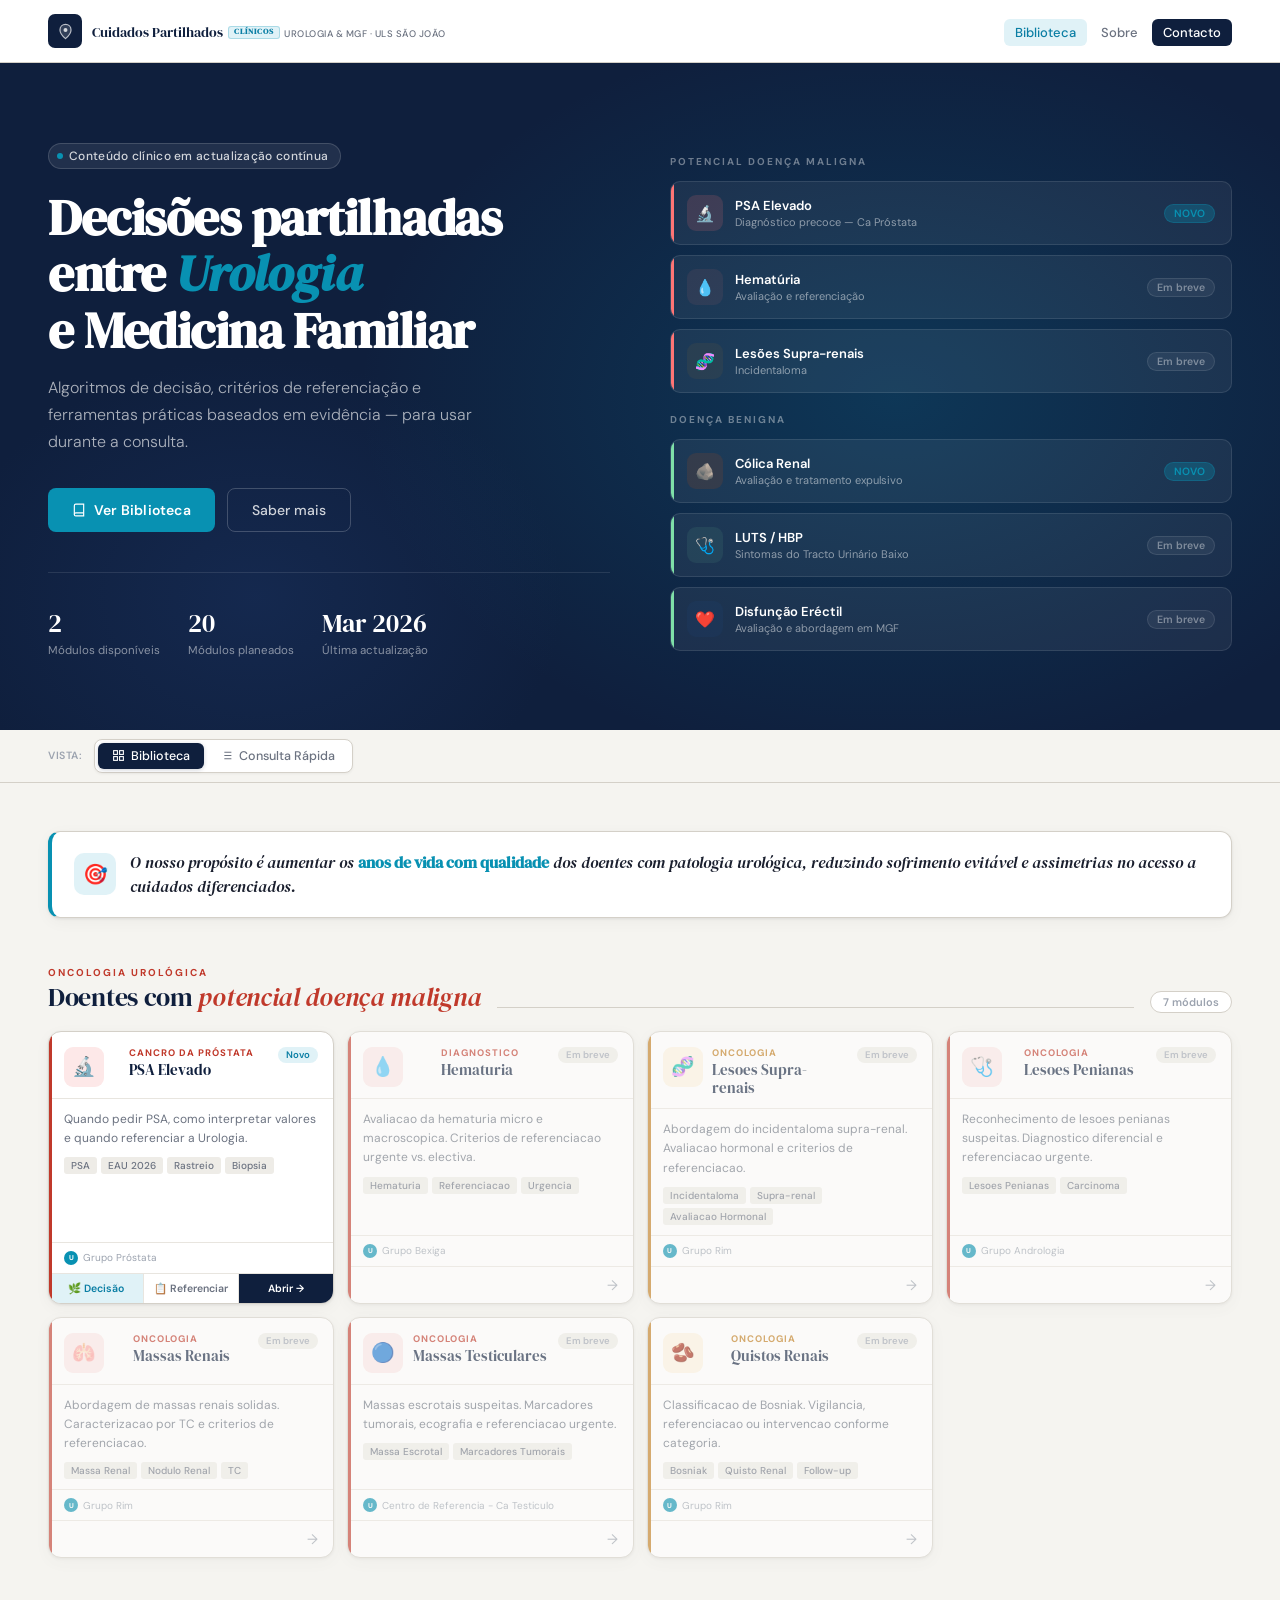
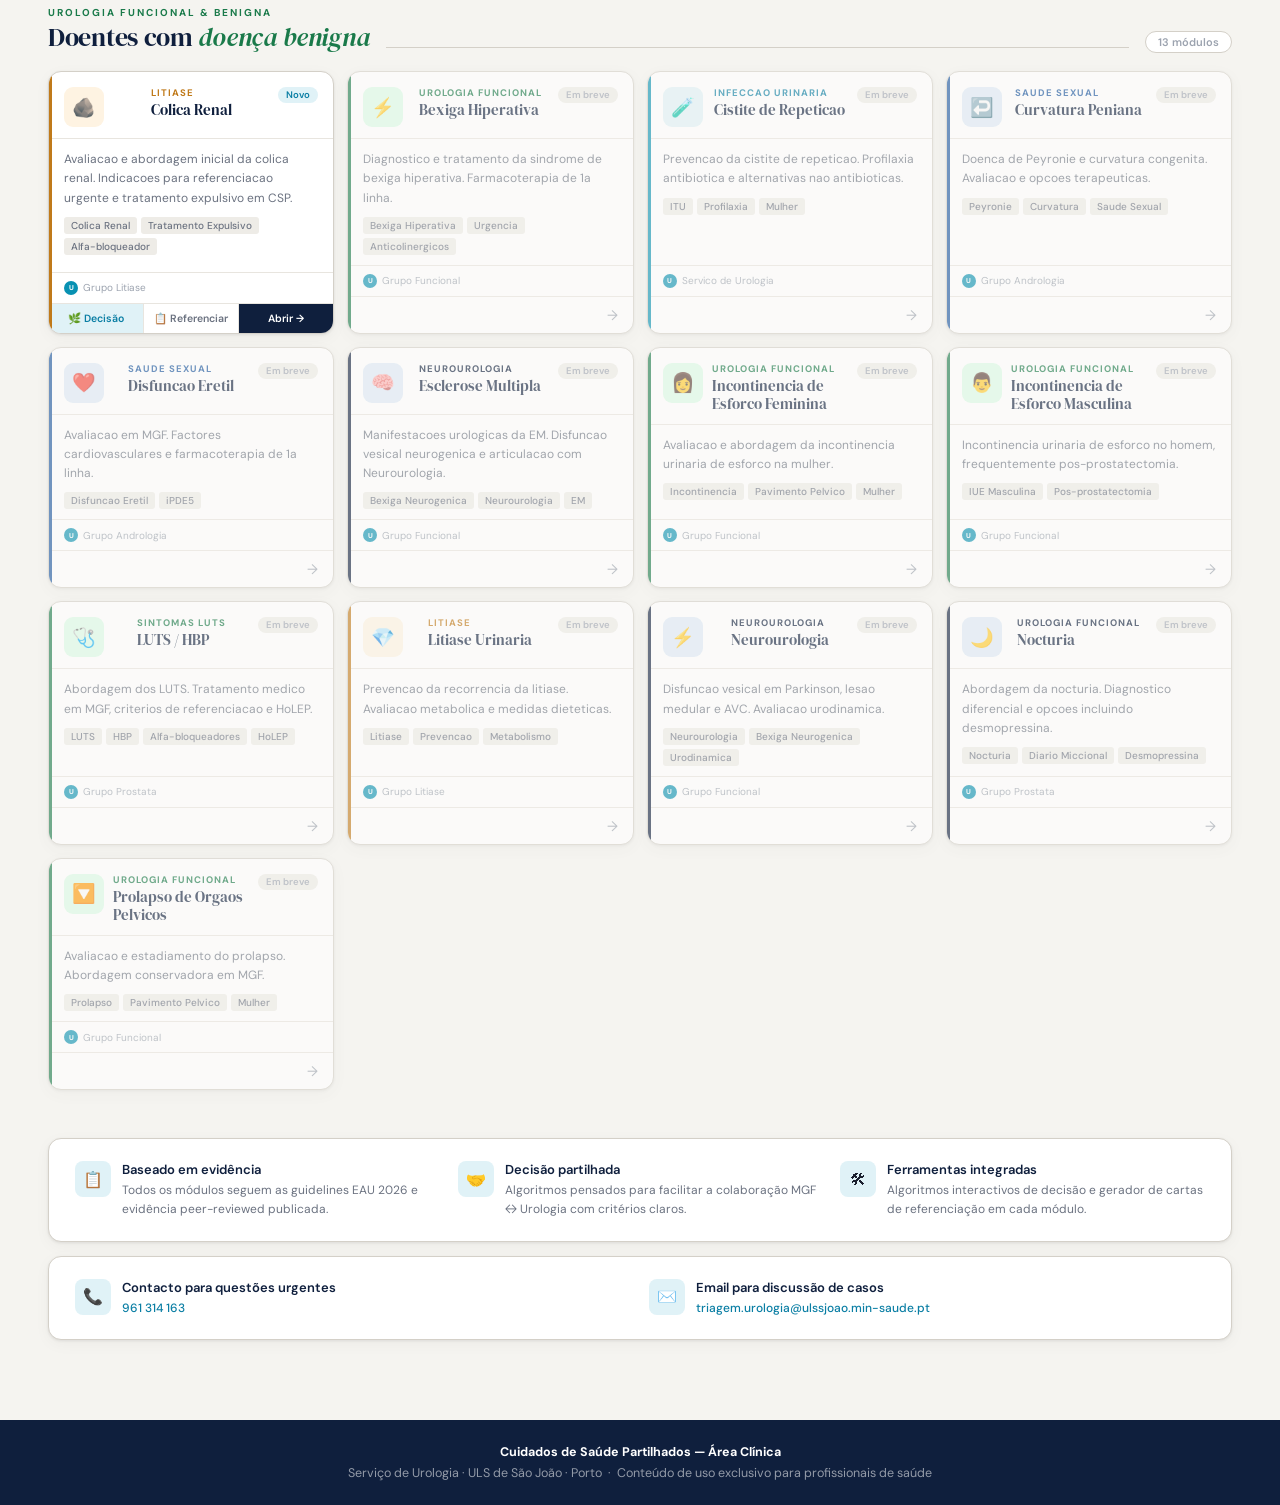
==== index.html @ 44c24660 "Initial commit" ====
<!DOCTYPE html>
<html lang="pt">
<head>
<meta charset="UTF-8">
<meta name="viewport" content="width=device-width, initial-scale=1.0">
<title>Urologia - Cuidados Partilhados · ULS São João</title>
<link href="https://fonts.googleapis.com/css2?family=DM+Serif+Display:ital@0;1&family=DM+Sans:wght@300;400;500;600&display=swap" rel="stylesheet">
<link rel="stylesheet" href="css/styles.css">
</head>
<body>

<!-- ══ HEADER ══════════════════════════════════════════════════════════ -->
<header>
  <div class="hdr">
    <a href="index.html" class="logo">
      <div class="logo-mark">
        <svg viewBox="0 0 24 24" fill="none">
          <path d="M12 3C8 3 5 6 5 10c0 5 7 11 7 11s7-6 7-11c0-4-3-7-7-7z"
                fill="rgba(255,255,255,.15)" stroke="rgba(255,255,255,.7)" stroke-width="1.5"/>
          <circle cx="12" cy="10" r="2.5" fill="rgba(255,255,255,.8)"/>
        </svg>
      </div>
      <div class="logo-text">
        <span class="l1">Cuidados Partilhados<span class="clinicos-badge">CLÍNICOS</span></span>
        <span class="l2">Urologia &amp; MGF · ULS São João</span>
      </div>
    </a>
    <nav>
      <ul>
        <li><a href="#biblioteca" class="active">Biblioteca</a></li>
        <li><a href="#sobre">Sobre</a></li>
        <li><a href="#contacto" class="nav-cta">Contacto</a></li>
      </ul>
    </nav>
  </div>
</header>

<!-- ══ HERO ══════════════════════════════════════════════════════════ -->
<section class="hero">
  <div class="hero-inner">

    <!-- Left column -->
    <div>
      <div class="hero-tag">
        <span class="pulse"></span>Conteúdo clínico em actualização contínua
      </div>
      <h1>Decisões partilhadas<br>entre <em>Urologia</em><br>e Medicina Familiar</h1>
      <p class="hero-sub">
        Algoritmos de decisão, critérios de referenciação e ferramentas práticas
        baseados em evidência — para usar durante a consulta.
      </p>
      <div class="hero-actions" style="margin-bottom:0">
        <a href="#biblioteca" class="btn-p">
          <svg width="14" height="14" fill="none" stroke="currentColor" stroke-width="2" viewBox="0 0 24 24">
            <path d="M4 19.5A2.5 2.5 0 016.5 17H20"/>
            <path d="M6.5 2H20v20H6.5A2.5 2.5 0 014 19.5v-15A2.5 2.5 0 016.5 2z"/>
          </svg>
          Ver Biblioteca
        </a>
        <a href="#sobre" class="btn-outline">Saber mais</a>
      </div>
      <div class="hero-stats">
        <div class="hs"><div class="num">2</div><div class="lbl">Módulos disponíveis</div></div>
        <div class="hs"><div class="num">20</div><div class="lbl">Módulos planeados</div></div>
        <div class="hs"><div class="num">Mar 2026</div><div class="lbl">Última actualização</div></div>
      </div>
    </div>

    <!-- Right column — hero panel -->
    <div class="hero-panel">
      <div class="hp-label">Potencial Doença Maligna</div>

      <a href="PSAelevado.html" class="hpc mal live">
        <div class="hpc-ico" style="background:rgba(255,117,117,.15)">🔬</div>
        <div><div class="hpc-t">PSA Elevado</div><div class="hpc-m">Diagnóstico precoce — Ca Próstata</div></div>
        <span class="hpc-badge new">NOVO</span>
      </a>

      <div class="hpc mal dim">
        <div class="hpc-ico" style="background:rgba(255,117,117,.08)">💧</div>
        <div><div class="hpc-t">Hematúria</div><div class="hpc-m">Avaliação e referenciação</div></div>
        <span class="hpc-badge soon">Em breve</span>
      </div>

      <div class="hpc mal dim">
        <div class="hpc-ico" style="background:rgba(192,122,26,.08)">🧬</div>
        <div><div class="hpc-t">Lesões Supra-renais</div><div class="hpc-m">Incidentaloma</div></div>
        <span class="hpc-badge soon">Em breve</span>
      </div>

      <div class="hp-label" style="margin-top:4px">Doença Benigna</div>

      <a href="colicarenal.html" class="hpc ben live">
        <div class="hpc-ico" style="background:rgba(184,74,16,.15)">🪨</div>
        <div><div class="hpc-t">Cólica Renal</div><div class="hpc-m">Avaliação e tratamento expulsivo</div></div>
        <span class="hpc-badge new">NOVO</span>
      </a>

      <div class="hpc ben dim">
        <div class="hpc-ico" style="background:rgba(127,224,168,.08)">🩺</div>
        <div><div class="hpc-t">LUTS / HBP</div><div class="hpc-m">Sintomas do Tracto Urinário Baixo</div></div>
        <span class="hpc-badge soon">Em breve</span>
      </div>

      <div class="hpc ben dim">
        <div class="hpc-ico" style="background:rgba(26,86,160,.08)">❤️</div>
        <div><div class="hpc-t">Disfunção Eréctil</div><div class="hpc-m">Avaliação e abordagem em MGF</div></div>
        <span class="hpc-badge soon">Em breve</span>
      </div>
    </div>

  </div>
</section>

<!-- ══ VIEW BAR ══════════════════════════════════════════════════════ -->
<div class="viewbar" id="biblioteca">
  <div class="vbar">
    <span class="vb-label">Vista:</span>
    <div class="vb-toggle">
      <button class="vb-btn on" id="vbGrid" onclick="setView('grid')">
        <svg fill="none" stroke="currentColor" stroke-width="2" viewBox="0 0 24 24">
          <rect x="3" y="3" width="7" height="7"/>
          <rect x="14" y="3" width="7" height="7"/>
          <rect x="3" y="14" width="7" height="7"/>
          <rect x="14" y="14" width="7" height="7"/>
        </svg>
        Biblioteca
      </button>
      <button class="vb-btn" id="vbTable" onclick="setView('table')">
        <svg fill="none" stroke="currentColor" stroke-width="2" viewBox="0 0 24 24">
          <path d="M8 6h13M8 12h13M8 18h13M3 6h.01M3 12h.01M3 18h.01"/>
        </svg>
        Consulta Rápida
      </button>
    </div>
  </div>
</div>

<!-- ══ MAIN CONTENT ══════════════════════════════════════════════════ -->
<div class="main">

  <!-- Purpose banner -->
  <div class="purpose-banner">
    <div class="pb-icon">🎯</div>
    <p>O nosso propósito é aumentar os <strong>anos de vida com qualidade</strong> dos doentes
       com patologia urológica, reduzindo sofrimento evitável e assimetrias no acesso
       a cuidados diferenciados.</p>
  </div>

  <!-- ── GRID VIEW ── -->
  <div id="view-grid">

    <div class="sh">
      <div>
        <div class="sh-eyebrow" style="color:var(--red)">Oncologia Urológica</div>
        <div class="sh-title">Doentes com <em style="color:var(--red)">potencial doença maligna</em></div>
      </div>
      <div class="sh-line"></div>
      <div class="sh-count">7 módulos</div>
    </div>
    <div class="cards" id="gridMal"></div>

    <div class="sh">
      <div>
        <div class="sh-eyebrow" style="color:var(--green)">Urologia Funcional &amp; Benigna</div>
        <div class="sh-title">Doentes com <em style="color:var(--green)">doença benigna</em></div>
      </div>
      <div class="sh-line"></div>
      <div class="sh-count">13 módulos</div>
    </div>
    <div class="cards" id="gridBen"></div>

  </div>

  <!-- ── TABLE VIEW ── -->
  <div id="view-table">
    <div class="sh" style="margin-top:0">
      <div>
        <div class="sh-eyebrow" style="color:var(--teal)">Consulta Rápida</div>
        <div class="sh-title">Todos os módulos — visão de consulta</div>
      </div>
      <div class="sh-line"></div>
      <div class="sh-count" id="tblCount">20 módulos</div>
    </div>
    <table class="qtable">
      <thead>
        <tr>
          <th>Módulo</th>
          <th>Sexo</th>
          <th>Referenciação</th>
          <th>Critério</th>
          <th>Estado</th>
          <th>Acção</th>
        </tr>
      </thead>
      <tbody id="tblBody"></tbody>
    </table>
  </div>

  <!-- ── ABOUT STRIP ── -->
  <div class="info-strip" id="sobre">
    <div class="si">
      <div class="si-ico">📋</div>
      <div>
        <h4>Baseado em evidência</h4>
        <p>Todos os módulos seguem as guidelines EAU 2026 e evidência peer-reviewed publicada.</p>
      </div>
    </div>
    <div class="si">
      <div class="si-ico">🤝</div>
      <div>
        <h4>Decisão partilhada</h4>
        <p>Algoritmos pensados para facilitar a colaboração MGF ↔ Urologia com critérios claros.</p>
      </div>
    </div>
    <div class="si">
      <div class="si-ico">🛠</div>
      <div>
        <h4>Ferramentas integradas</h4>
        <p>Algoritmos interactivos de decisão e gerador de cartas de referenciação em cada módulo.</p>
      </div>
    </div>
  </div>

  <!-- ── CONTACT STRIP ── -->
  <div class="contact-strip" id="contacto">
    <div class="ci">
      <div class="si-ico">📞</div>
      <div>
        <h4>Contacto para questões urgentes</h4>
        <p><a href="tel:+351961314163">961 314 163</a></p>
      </div>
    </div>
    <div class="ci">
      <div class="si-ico">✉️</div>
      <div>
        <h4>Email para discussão de casos</h4>
        <p><a href="mailto:triagem.urologia@ulssjoao.min-saude.pt">triagem.urologia@ulssjoao.min-saude.pt</a></p>
      </div>
    </div>
  </div>

</div><!-- /main -->

<!-- ══ FOOTER ════════════════════════════════════════════════════════ -->
<footer>
  <p><strong>Cuidados de Saúde Partilhados — Área Clínica</strong></p>
  <p style="margin-top:5px">
    Serviço de Urologia · ULS de São João · Porto
    &nbsp;·&nbsp;
    Conteúdo de uso exclusivo para profissionais de saúde
  </p>
</footer>

<!-- ══ REFERRAL MODAL ═════════════════════════════════════════════════ -->
<div class="overlay" id="overlay" onclick="if(event.target===this)closeModal()">
  <div class="modal">
    <div class="modal-h">
      <div class="mh-info">
        <span class="mh-ico" id="mhIco">📋</span>
        <div>
          <div class="mh-ey">Gerador de Referenciação</div>
          <div class="mh-title" id="mhTitle">—</div>
        </div>
      </div>
      <button class="modal-x" onclick="closeModal()">✕</button>
    </div>
    <div class="modal-b">
      <div class="sec-lbl">Dados Clínicos</div>
      <div class="fgrid" id="fgrid"></div>
      <button class="gen-btn" onclick="genReferral()">
        <svg width="14" height="14" fill="none" stroke="currentColor" stroke-width="2" viewBox="0 0 24 24">
          <path d="M14 2H6a2 2 0 00-2 2v16a2 2 0 002 2h12a2 2 0 002-2V8z"/>
          <polyline points="14,2 14,8 20,8"/>
        </svg>
        Gerar Carta de Referenciação
      </button>
      <div class="out-wrap" id="outWrap">
        <div class="out-lbl" style="margin-top:14px">Carta gerada — copie para o sistema clínico</div>
        <div class="out-txt" id="outTxt"></div>
        <button class="copy-btn" id="copyBtn" onclick="copyRef()">📋 Copiar para clipboard</button>
      </div>
    </div>
    <div class="modal-ft">
      ⚠️ Sugestão de referenciação gerada automaticamente.
      Reveja e adapte conforme o contexto clínico antes de enviar.
    </div>
  </div>
</div>

<!-- ══ SCRIPTS ════════════════════════════════════════════════════════ -->
<script src="js/data.js"></script>
<script src="js/app.js"></script>

</body>
</html>
---- css/styles.css ----
/* ── CSS VARIABLES ── */
:root {
  --white:#fff; --bg:#f5f4f0; --bg2:#eeece7;
  --navy:#0f1f3d; --navy2:#1a3260;
  --teal:#0a7ea4; --teal2:#0891b2; --teal-light:#e0f2f7;
  --gold:#c07a1a; --gold-light:#fef3e2;
  --red:#c0392b; --red-light:#fde8e8;
  --green:#1a7a4a; --green-light:#dcfce7;
  --blue:#1a56a0; --blue-light:#deeaf8;
  --text:#1a1f2e; --muted:#6b7280; --muted2:#9ca3af;
  --border:#d4d0c8; --border2:#e8e5df;
  --shadow:0 1px 3px rgba(0,0,0,.08),0 4px 16px rgba(0,0,0,.04);
  --shadow-md:0 4px 12px rgba(0,0,0,.10),0 12px 36px rgba(0,0,0,.06);
  --shadow-lg:0 8px 32px rgba(0,0,0,.14),0 24px 64px rgba(0,0,0,.08);
}
*,*::before,*::after{margin:0;padding:0;box-sizing:border-box}
html{scroll-behavior:smooth}
body{font-family:'DM Sans',sans-serif;background:var(--bg);color:var(--text);min-height:100vh}

/* ── HEADER ── */
header{background:var(--white);border-bottom:1px solid var(--border);position:sticky;top:0;z-index:200}
.hdr{max-width:1240px;margin:0 auto;padding:0 28px;height:62px;display:flex;align-items:center;gap:16px}
.logo{display:flex;align-items:center;gap:10px;text-decoration:none;flex-shrink:0}
.logo-mark{width:34px;height:34px;background:var(--navy);border-radius:7px;display:flex;align-items:center;justify-content:center}
.logo-mark svg{width:19px;height:19px}
.logo-text .l1{font-family:'DM Serif Display',serif;font-size:14px;color:var(--navy);line-height:1.1}
.logo-text .l2{font-size:9.5px;color:var(--muted);letter-spacing:.5px;text-transform:uppercase;font-weight:500}
.clinicos-badge{display:inline-block;font-size:8px;font-weight:700;letter-spacing:1px;text-transform:uppercase;background:var(--teal-light);color:var(--teal);border:1px solid rgba(8,145,178,.25);padding:1px 5px;border-radius:3px;margin-left:5px;vertical-align:middle;position:relative;top:-1px}
nav{margin-left:auto;flex-shrink:0}
nav ul{list-style:none;display:flex;align-items:center;gap:3px}
nav a{text-decoration:none;font-size:13px;color:var(--muted);font-weight:500;padding:5px 11px;border-radius:6px;transition:all .15s;white-space:nowrap}
nav a:hover{color:var(--navy);background:var(--bg2)}
nav a.active{color:var(--teal);background:var(--teal-light)}
.nav-cta{background:var(--navy)!important;color:white!important;border-radius:6px}
.nav-cta:hover{background:var(--navy2)!important}

/* ── VIEW BAR ── */
.viewbar{background:var(--bg);border-bottom:1px solid var(--border);position:sticky;top:62px;z-index:150}
.vbar{max-width:1240px;margin:0 auto;padding:0 28px;height:52px;display:flex;align-items:center;gap:12px}
.vb-label{font-size:10.5px;font-weight:600;letter-spacing:.5px;text-transform:uppercase;color:var(--muted2);flex-shrink:0}
.vb-toggle{display:flex;background:var(--white);border:1px solid var(--border);border-radius:8px;padding:3px;gap:2px;box-shadow:0 1px 3px rgba(0,0,0,.05)}
.vb-btn{display:flex;align-items:center;gap:6px;padding:5px 14px;border-radius:6px;border:none;font-family:'DM Sans',sans-serif;font-size:12.5px;font-weight:500;color:var(--muted);background:transparent;cursor:pointer;transition:all .15s;white-space:nowrap}
.vb-btn svg{width:13px;height:13px;flex-shrink:0}
.vb-btn.on{background:var(--navy);color:white;box-shadow:0 1px 4px rgba(15,31,61,.2)}

/* ── HERO ── */
.hero{background:var(--navy);color:white;position:relative;overflow:hidden}
.hero::before{content:'';position:absolute;inset:0;background:radial-gradient(ellipse 60% 80% at 70% 50%,rgba(10,126,164,.25) 0%,transparent 70%),radial-gradient(ellipse 40% 60% at 20% 80%,rgba(26,50,96,.5) 0%,transparent 60%);pointer-events:none}
.hero-inner{max-width:1240px;margin:0 auto;padding:80px 28px 72px;position:relative;display:grid;grid-template-columns:1fr 1fr;gap:60px;align-items:center}
.hero-tag{display:inline-flex;align-items:center;gap:6px;background:rgba(255,255,255,.08);border:1px solid rgba(255,255,255,.15);border-radius:20px;padding:4px 12px 4px 8px;font-size:12px;font-weight:500;color:rgba(255,255,255,.8);margin-bottom:20px;letter-spacing:.3px}
.hero-tag .pulse{width:6px;height:6px;border-radius:50%;background:var(--teal2);animation:pulse 2s infinite}
@keyframes pulse{0%,100%{opacity:1;transform:scale(1)}50%{opacity:.5;transform:scale(1.3)}}
.hero h1{font-family:'DM Serif Display',serif;font-size:clamp(32px,4vw,52px);line-height:1.1;letter-spacing:-.5px;margin-bottom:16px}
.hero h1 em{color:var(--teal2);font-style:italic}
.hero-sub{font-size:16px;color:rgba(255,255,255,.65);line-height:1.7;font-weight:300;max-width:460px;margin-bottom:32px}
.hero-actions{display:flex;gap:12px;flex-wrap:wrap}
.btn-p{display:inline-flex;align-items:center;gap:8px;background:var(--teal2);color:white;text-decoration:none;font-size:14px;font-weight:600;padding:12px 24px;border-radius:8px;transition:all .2s;letter-spacing:.2px}
.btn-p:hover{background:var(--teal);transform:translateY(-1px);box-shadow:0 4px 14px rgba(10,126,164,.4)}
.btn-outline{display:inline-flex;align-items:center;gap:8px;background:transparent;color:rgba(255,255,255,.8);text-decoration:none;font-size:14px;font-weight:500;padding:12px 24px;border-radius:8px;border:1px solid rgba(255,255,255,.2);transition:all .2s}
.btn-outline:hover{background:rgba(255,255,255,.08);color:white}
.hero-stats{display:flex;gap:28px;flex-wrap:wrap;margin-top:40px;padding-top:32px;border-top:1px solid rgba(255,255,255,.1)}
.hs .num{font-family:'DM Serif Display',serif;font-size:26px;color:white}
.hs .lbl{font-size:11.5px;color:rgba(255,255,255,.5);margin-top:2px}

/* ── HERO PANEL ── */
.hero-panel{display:flex;flex-direction:column;gap:10px}
.hp-label{font-size:10px;font-weight:700;letter-spacing:2px;text-transform:uppercase;color:rgba(255,255,255,.4);padding:6px 0 3px}
.hpc{background:rgba(255,255,255,.06);border:1px solid rgba(255,255,255,.1);border-radius:10px;padding:13px 16px;display:flex;align-items:center;gap:12px;text-decoration:none;color:white;transition:all .2s;position:relative;overflow:hidden}
.hpc::before{content:'';position:absolute;left:0;top:0;bottom:0;width:3px;border-radius:10px 0 0 10px}
.hpc.mal::before{background:#ff7575}
.hpc.ben::before{background:#7fe0a8}
.hpc.live:hover{background:rgba(255,255,255,.1);border-color:rgba(255,255,255,.2)}
.hpc-t{font-size:13px;font-weight:600}
.hpc-m{font-size:11px;color:rgba(255,255,255,.5);margin-top:1px}
.hpc-ico{width:36px;height:36px;border-radius:9px;display:flex;align-items:center;justify-content:center;font-size:16px;flex-shrink:0}
.hpc-badge{margin-left:auto;font-size:10.5px;font-weight:600;padding:2px 9px;border-radius:20px;flex-shrink:0}
.hpc-badge.new{background:rgba(10,145,178,.3);color:var(--teal2);border:1px solid rgba(10,145,178,.3)}
.hpc-badge.activo{background:rgba(26,122,74,.2);color:#7fe0a8;border:1px solid rgba(26,122,74,.35)}
.hpc-badge.soon{background:rgba(255,255,255,.06);color:rgba(255,255,255,.4);border:1px solid rgba(255,255,255,.1)}

/* ── MAIN ── */
.main{max-width:1240px;margin:0 auto;padding:48px 28px 80px}
.purpose-banner{background:var(--white);border:1px solid var(--border);border-left:4px solid var(--teal2);border-radius:12px;padding:18px 22px;margin-bottom:40px;box-shadow:var(--shadow);display:flex;align-items:center;gap:14px}
.pb-icon{width:42px;height:42px;border-radius:10px;background:var(--teal-light);flex-shrink:0;display:flex;align-items:center;justify-content:center;font-size:20px}
.purpose-banner p{font-family:'DM Serif Display',serif;font-size:clamp(13px,1.5vw,16px);line-height:1.55;font-style:italic;color:var(--text)}
.purpose-banner strong{font-style:normal;color:var(--teal2)}

/* ── SECTION HEADING ── */
.sh{display:flex;align-items:flex-end;justify-content:space-between;margin-bottom:18px;margin-top:48px;gap:16px}
.sh-eyebrow{font-size:10px;font-weight:700;letter-spacing:2px;text-transform:uppercase;margin-bottom:4px}
.sh-title{font-family:'DM Serif Display',serif;font-size:clamp(18px,2.4vw,26px);color:var(--navy);letter-spacing:-.3px;line-height:1.15}
.sh-title em{font-style:italic}
.sh-line{flex:1;height:1px;background:var(--border);margin-bottom:5px}
.sh-count{font-size:11px;font-weight:600;color:var(--muted2);background:var(--white);border:1px solid var(--border);border-radius:20px;padding:3px 12px;flex-shrink:0}

/* ── CARDS ── */
.cards{display:grid;grid-template-columns:repeat(auto-fill,minmax(272px,1fr));gap:13px}
.card{background:var(--white);border:1px solid var(--border);border-radius:13px;overflow:hidden;transition:all .2s;color:var(--text);display:flex;flex-direction:column;box-shadow:var(--shadow);position:relative}
.card.live:hover{box-shadow:var(--shadow-md);transform:translateY(-2px)}
.card.dim{opacity:.6;pointer-events:none}
.card::before{content:'';position:absolute;left:0;top:0;bottom:0;width:3px;border-radius:13px 0 0 13px}
.a-red::before{background:var(--red)}   .a-gold::before{background:var(--gold)}
.a-teal::before{background:var(--teal2)} .a-green::before{background:var(--green)}
.a-navy::before{background:var(--navy)}  .a-blue::before{background:var(--blue)}
.card-h{padding:15px 15px 11px;border-bottom:1px solid var(--border2);display:flex;align-items:flex-start;justify-content:space-between;gap:9px}
.card-ico{width:40px;height:40px;border-radius:9px;display:flex;align-items:center;justify-content:center;font-size:19px;flex-shrink:0}
.card-spec{font-size:9.5px;font-weight:700;letter-spacing:1px;text-transform:uppercase;margin-bottom:2px}
.card-title{font-family:'DM Serif Display',serif;font-size:14.5px;line-height:1.25;color:var(--navy)}

/* ── CARD BADGES ── */
.s-new{background:var(--teal-light);color:var(--teal);font-size:9.5px;font-weight:600;padding:2px 8px;border-radius:20px;flex-shrink:0;white-space:nowrap}
.s-avail{background:var(--green-light);color:var(--green);font-size:9.5px;font-weight:600;padding:2px 8px;border-radius:20px;flex-shrink:0;white-space:nowrap}
.s-soon{background:var(--bg2);color:var(--muted2);font-size:9.5px;font-weight:600;padding:2px 8px;border-radius:20px;flex-shrink:0;white-space:nowrap}

.card-b{padding:11px 15px 10px;flex:1}
.card-desc{font-size:12px;color:var(--muted);line-height:1.6;margin-bottom:9px}
.tags{display:flex;gap:4px;flex-wrap:wrap}
.tag{background:var(--bg2);color:var(--muted);font-size:10px;padding:2px 7px;border-radius:3px;font-weight:500}
.card-src{padding:8px 15px;border-top:1px solid var(--border2);font-size:10px;color:var(--muted2);display:flex;align-items:center;gap:5px}
.src-dot{width:14px;height:14px;border-radius:50%;background:var(--teal2);display:flex;align-items:center;justify-content:center;font-size:7px;font-weight:800;color:white;flex-shrink:0}

/* ── CARD ACTION TABS ── */
.card-tabs{display:flex;border-top:1px solid var(--border2)}
.ctab{flex:1;padding:8px 4px;font-size:10.5px;font-weight:600;border:none;background:transparent;color:var(--muted);cursor:pointer;font-family:'DM Sans',sans-serif;transition:all .13s;display:flex;align-items:center;justify-content:center;gap:4px;border-right:1px solid var(--border2);text-decoration:none}
.ctab:last-child{border-right:none}
.ctab:hover{background:var(--bg);color:var(--navy)}
.ctab.prime{background:var(--navy);color:white}
.ctab.prime:hover{background:var(--navy2)}
.ctab.teal-tab{background:var(--teal-light);color:var(--teal)}
.ctab.teal-tab:hover{background:var(--teal2);color:white}
.card-soon-footer{padding:9px 15px;border-top:1px solid var(--border2);display:flex;justify-content:flex-end}

/* ── INLINE DECISION TREE ── */
.card-tree{display:none;border-top:1px solid var(--border2);background:var(--bg);padding:13px 15px}
.card-tree.open{display:block;animation:fadeUp .2s ease}
@keyframes fadeUp{from{opacity:0;transform:translateY(5px)}to{opacity:1;transform:translateY(0)}}
.ct-prog{display:flex;align-items:center;gap:4px;margin-bottom:11px}
.ct-dot{width:6px;height:6px;border-radius:50%;background:var(--border2);flex-shrink:0;transition:all .2s}
.ct-dot.done{background:var(--teal)}
.ct-dot.cur{background:var(--teal2);transform:scale(1.4)}
.ct-line{flex:1;height:1px;background:var(--border2)}
.ct-trail{margin-bottom:8px}
.ct-trail-item{font-size:10px;color:var(--muted);display:flex;align-items:center;gap:5px;margin-bottom:2px}
.ct-trail-item::before{content:'';width:3px;height:3px;border-radius:50%;background:var(--teal2);flex-shrink:0}
.ct-q{font-size:12.5px;font-weight:500;color:var(--navy);line-height:1.5;margin-bottom:5px}
.ct-note{font-size:10.5px;color:var(--muted);font-style:italic;margin-bottom:9px;line-height:1.45}
.ct-btns{display:flex;gap:5px;margin-bottom:2px}
.ct-btn{flex:1;padding:6px;border-radius:6px;border:1.5px solid var(--border);background:var(--white);font-size:12px;font-weight:600;cursor:pointer;font-family:'DM Sans',sans-serif;color:var(--text);transition:all .13s}
.ct-btn.yes:hover{border-color:var(--teal2);color:var(--teal2);background:var(--teal-light)}
.ct-btn.no:hover{border-color:var(--gold);color:var(--gold);background:var(--gold-light)}
.ct-result{border-radius:7px;padding:11px 13px;border:1.5px solid;animation:fadeUp .2s ease}
.r-urg{background:#fff5f5;border-color:var(--red)}
.r-ele{background:var(--gold-light);border-color:var(--gold)}
.r-mgf{background:var(--green-light);border-color:var(--green)}
.r-mon{background:var(--blue-light);border-color:var(--blue)}
.ct-res-lbl{font-size:8.5px;font-weight:700;letter-spacing:1.5px;text-transform:uppercase;margin-bottom:2px}
.r-urg .ct-res-lbl{color:var(--red)} .r-ele .ct-res-lbl{color:var(--gold)}
.r-mgf .ct-res-lbl{color:var(--green)} .r-mon .ct-res-lbl{color:var(--blue)}
.ct-res-title{font-size:12.5px;font-weight:600;color:var(--navy);margin-bottom:3px}
.ct-res-body{font-size:11.5px;color:var(--muted);line-height:1.5}
.ct-res-acts{display:flex;gap:5px;margin-top:8px;flex-wrap:wrap}
.ct-restart{font-size:10.5px;font-weight:500;padding:4px 10px;border-radius:5px;border:1px solid var(--border);background:var(--white);color:var(--muted);cursor:pointer;font-family:'DM Sans',sans-serif;transition:all .13s}
.ct-restart:hover{border-color:var(--navy);color:var(--navy)}
.ct-ref-btn{font-size:10.5px;font-weight:600;padding:4px 10px;border-radius:5px;border:none;background:var(--navy);color:white;cursor:pointer;font-family:'DM Sans',sans-serif}
.ct-caveat{font-size:10px;color:var(--muted2);margin-top:9px;padding-top:7px;border-top:1px dashed var(--border2)}

/* ── TABLE VIEW ── */
#view-table{display:none}
#view-table.on{display:block}
#view-grid.off{display:none}
.qtable{width:100%;border-collapse:separate;border-spacing:0;background:var(--white);border:1px solid var(--border);border-radius:12px;overflow:hidden;box-shadow:var(--shadow)}
.qtable thead th{padding:9px 14px;font-size:9.5px;font-weight:700;letter-spacing:1px;text-transform:uppercase;color:var(--muted);background:var(--bg2);border-bottom:1px solid var(--border);text-align:left;white-space:nowrap}
.qtable tbody tr:hover{background:var(--bg)}
.qtable td{padding:9px 14px;border-bottom:1px solid var(--border2);vertical-align:middle}
.qtable tbody tr:last-child td{border-bottom:none}
.tsep td{background:var(--bg2)!important;padding:5px 14px;font-size:9px;font-weight:700;letter-spacing:2px;text-transform:uppercase;color:var(--muted)}
.t-mod{display:flex;align-items:center;gap:8px}
.t-mod-ico{font-size:17px}
.t-mod-name{font-size:13px;font-weight:600;color:var(--navy)}
.t-mod-spec{font-size:10px;color:var(--muted)}
.t-sex{font-size:11.5px;color:var(--muted);white-space:nowrap}
.ub{font-size:9.5px;font-weight:700;padding:2px 8px;border-radius:20px;white-space:nowrap}
.ub.urg{background:var(--red-light);color:var(--red)}
.ub.ele{background:var(--gold-light);color:var(--gold)}
.t-crit{font-size:11.5px;color:var(--muted);max-width:200px;line-height:1.4;display:block}
.ts{font-size:9.5px;font-weight:600;padding:2px 7px;border-radius:4px}
.ts.live{background:var(--teal-light);color:var(--teal)}
.ts.novo{background:var(--green-light);color:var(--green)}
.ts.soon{background:var(--bg2);color:var(--muted2)}
.t-acts{display:flex;gap:3px}
.tbtn{font-size:10px;font-weight:600;padding:3px 9px;border-radius:4px;border:1px solid var(--border);background:var(--white);color:var(--muted);cursor:pointer;font-family:'DM Sans',sans-serif;white-space:nowrap;transition:all .13s;text-decoration:none;display:inline-block}
.tbtn:hover{border-color:var(--teal2);color:var(--teal)}
.tbtn.prime{background:var(--navy);color:white;border-color:var(--navy)}
.tbtn.prime:hover{background:var(--navy2)}
.tbtn:disabled{opacity:.35;cursor:default}

/* ── MODAL ── */
.overlay{position:fixed;inset:0;background:rgba(10,20,45,.65);backdrop-filter:blur(5px);z-index:600;display:none;align-items:center;justify-content:center;padding:20px}
.overlay.on{display:flex}
.modal{background:var(--white);border-radius:16px;box-shadow:var(--shadow-lg);width:100%;max-width:540px;max-height:90vh;overflow-y:auto;animation:modalPop .22s cubic-bezier(.34,1.56,.64,1)}
@keyframes modalPop{from{opacity:0;transform:scale(.94)}to{opacity:1;transform:scale(1)}}
.modal-h{padding:18px 22px 14px;border-bottom:1px solid var(--border2);display:flex;align-items:flex-start;justify-content:space-between;gap:14px;position:sticky;top:0;background:var(--white);z-index:10;border-radius:16px 16px 0 0}
.mh-info{display:flex;align-items:center;gap:11px}
.mh-ico{font-size:22px}
.mh-ey{font-size:9.5px;font-weight:700;letter-spacing:1.5px;text-transform:uppercase;color:var(--teal);margin-bottom:2px}
.mh-title{font-family:'DM Serif Display',serif;font-size:17px;color:var(--navy)}
.modal-x{width:28px;height:28px;border-radius:6px;border:1px solid var(--border);background:var(--bg);cursor:pointer;font-size:14px;color:var(--muted);display:flex;align-items:center;justify-content:center;transition:all .13s}
.modal-x:hover{background:var(--border)}
.modal-b{padding:18px 22px}
.sec-lbl{font-size:9.5px;font-weight:700;letter-spacing:1.5px;text-transform:uppercase;color:var(--muted);margin-bottom:10px}
.fgrid{display:grid;grid-template-columns:1fr 1fr;gap:9px;margin-bottom:16px}
.ff{display:flex;flex-direction:column;gap:3px}
.ff.full{grid-column:1/-1}
.fl{font-size:11px;font-weight:600;color:var(--text)}
.fi,.fs,.fta{padding:7px 10px;border:1px solid var(--border);border-radius:6px;font-family:'DM Sans',sans-serif;font-size:12.5px;color:var(--text);background:var(--white);outline:none;transition:border-color .13s;width:100%}
.fi:focus,.fs:focus,.fta:focus{border-color:var(--teal2);box-shadow:0 0 0 2px rgba(8,145,178,.07)}
.fta{resize:vertical;min-height:52px}
.gen-btn{width:100%;padding:10px;border-radius:8px;border:none;background:var(--navy);color:white;font-family:'DM Sans',sans-serif;font-size:13.5px;font-weight:600;cursor:pointer;transition:background .15s;display:flex;align-items:center;justify-content:center;gap:7px}
.gen-btn:hover{background:var(--navy2)}
.out-wrap{margin-top:14px;display:none}
.out-wrap.on{display:block}
.out-lbl{font-size:9.5px;font-weight:700;letter-spacing:1.5px;text-transform:uppercase;color:var(--muted);margin-bottom:7px}
.out-txt{background:var(--bg);border:1px solid var(--border);border-radius:7px;padding:13px;font-size:11.5px;line-height:1.8;color:var(--text);white-space:pre-wrap;font-family:'Courier New',monospace}
.copy-btn{margin-top:7px;padding:6px 13px;border-radius:6px;border:1px solid var(--border);background:var(--white);color:var(--muted);font-family:'DM Sans',sans-serif;font-size:11.5px;font-weight:500;cursor:pointer;transition:all .13s;display:flex;align-items:center;gap:5px}
.copy-btn:hover{border-color:var(--teal2);color:var(--teal2)}
.copy-btn.ok{border-color:var(--green);color:var(--green);background:var(--green-light)}
.modal-ft{padding:11px 22px;border-top:1px solid var(--border2);background:var(--bg);border-radius:0 0 16px 16px;font-size:10.5px;color:var(--muted2);line-height:1.5}

/* ── INFO / CONTACT STRIPS ── */
.info-strip{background:var(--white);border:1px solid var(--border);border-radius:13px;padding:22px 26px;margin-top:48px;display:grid;grid-template-columns:repeat(3,1fr);gap:18px;box-shadow:var(--shadow)}
.contact-strip{background:var(--white);border:1px solid var(--border);border-radius:13px;padding:22px 26px;margin-top:14px;display:grid;grid-template-columns:repeat(2,1fr);gap:18px;box-shadow:var(--shadow)}
.si,.ci{display:flex;gap:11px;align-items:flex-start}
.si-ico{width:36px;height:36px;border-radius:8px;background:var(--teal-light);display:flex;align-items:center;justify-content:center;font-size:16px;flex-shrink:0}
.si h4,.ci h4{font-size:13px;font-weight:600;color:var(--navy);margin-bottom:3px}
.si p,.ci p{font-size:12px;color:var(--muted);line-height:1.55}
.ci a{color:var(--teal);text-decoration:none;font-weight:500}
.ci a:hover{text-decoration:underline}

footer{background:var(--navy);color:rgba(255,255,255,.55);padding:24px;text-align:center;font-size:12.5px}
footer strong{color:white}

/* ── RESPONSIVE ── */
@media(max-width:960px){
  .hero-inner{grid-template-columns:1fr}
  .hero-panel{display:none}
  .info-strip{grid-template-columns:1fr}
  .contact-strip{grid-template-columns:1fr}
  .hero-stats{gap:20px}
}
@media(max-width:700px){
  .hdr{padding:0 14px}
  nav ul{display:none}
  .hero-inner{padding:48px 16px 40px}
  .main{padding:28px 14px 56px}
  .vbar{padding:0 14px}
  .vb-label{display:none}
  .fgrid{grid-template-columns:1fr}
  .purpose-banner{flex-direction:column}
}
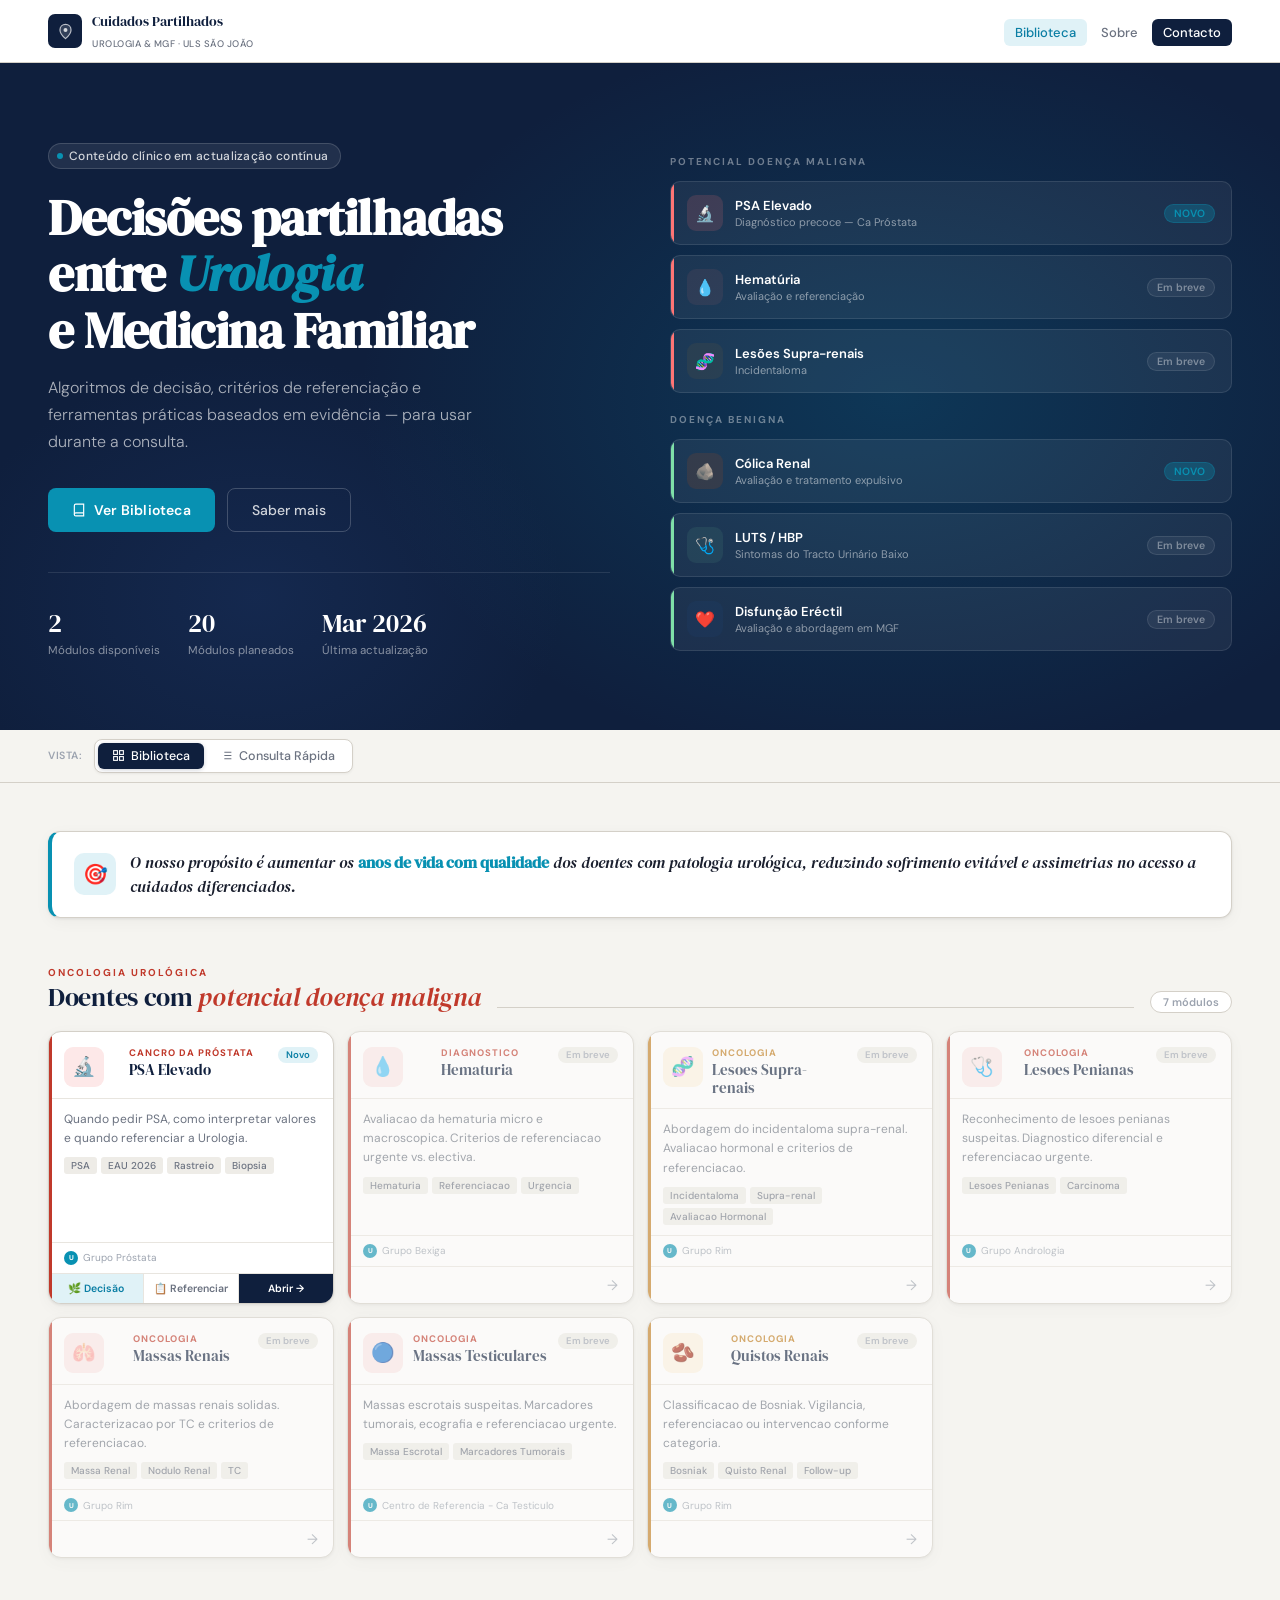
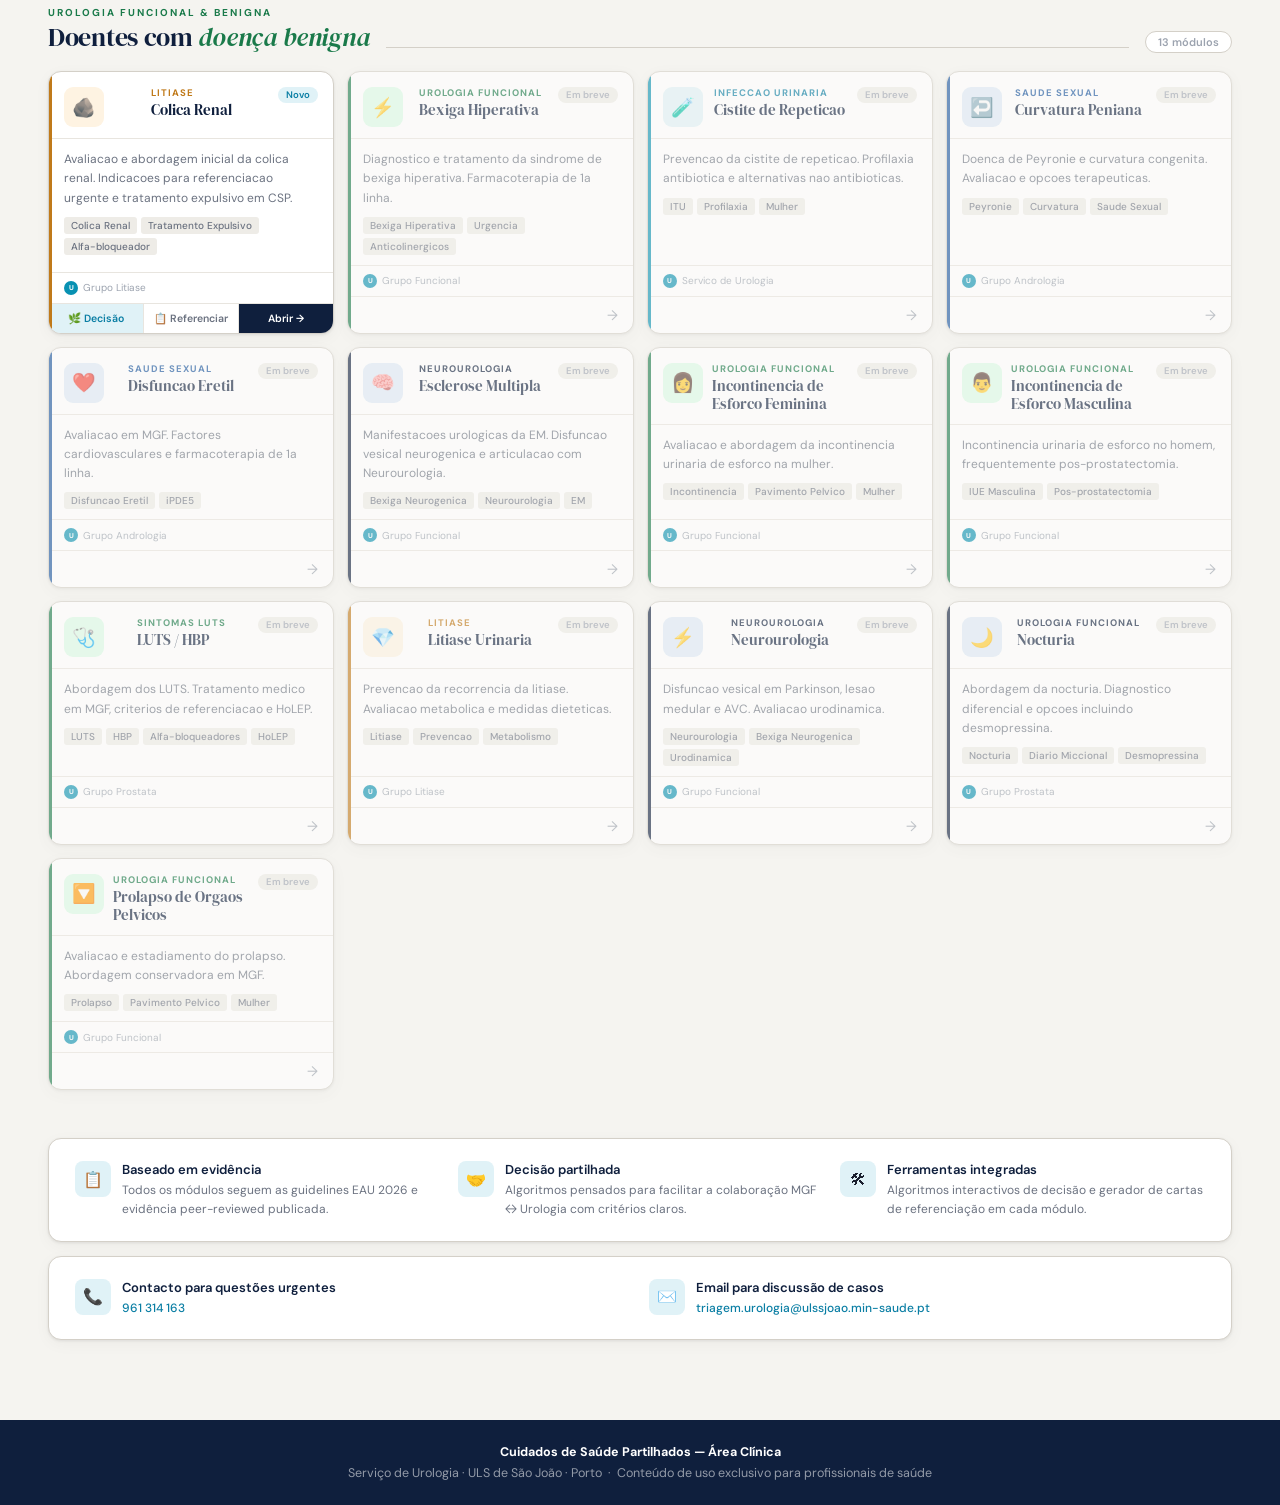
==== commit 6bb9c8cf: "Add files via upload" ====
--- a/index.html
+++ b/index.html
@@ -21,8 +21,8 @@
         </svg>
       </div>
       <div class="logo-text">
-        <span class="l1">Cuidados Partilhados<span class="clinicos-badge">CLÍNICOS</span></span>
-        <span class="l2">Urologia &amp; MGF · ULS São João</span>
+        <span class="l1">Cuidados Partilhados</span>
+        <p><span class="l2">Urologia &amp; MGF · ULS São João</span></p>
       </div>
     </a>
     <nav>
@@ -70,7 +70,7 @@
     <div class="hero-panel">
       <div class="hp-label">Potencial Doença Maligna</div>
 
-      <a href="PSAelevado.html" class="hpc mal live">
+      <a href="./paginas-patologias/PSAelevado.html" class="hpc mal live">
         <div class="hpc-ico" style="background:rgba(255,117,117,.15)">🔬</div>
         <div><div class="hpc-t">PSA Elevado</div><div class="hpc-m">Diagnóstico precoce — Ca Próstata</div></div>
         <span class="hpc-badge new">NOVO</span>
